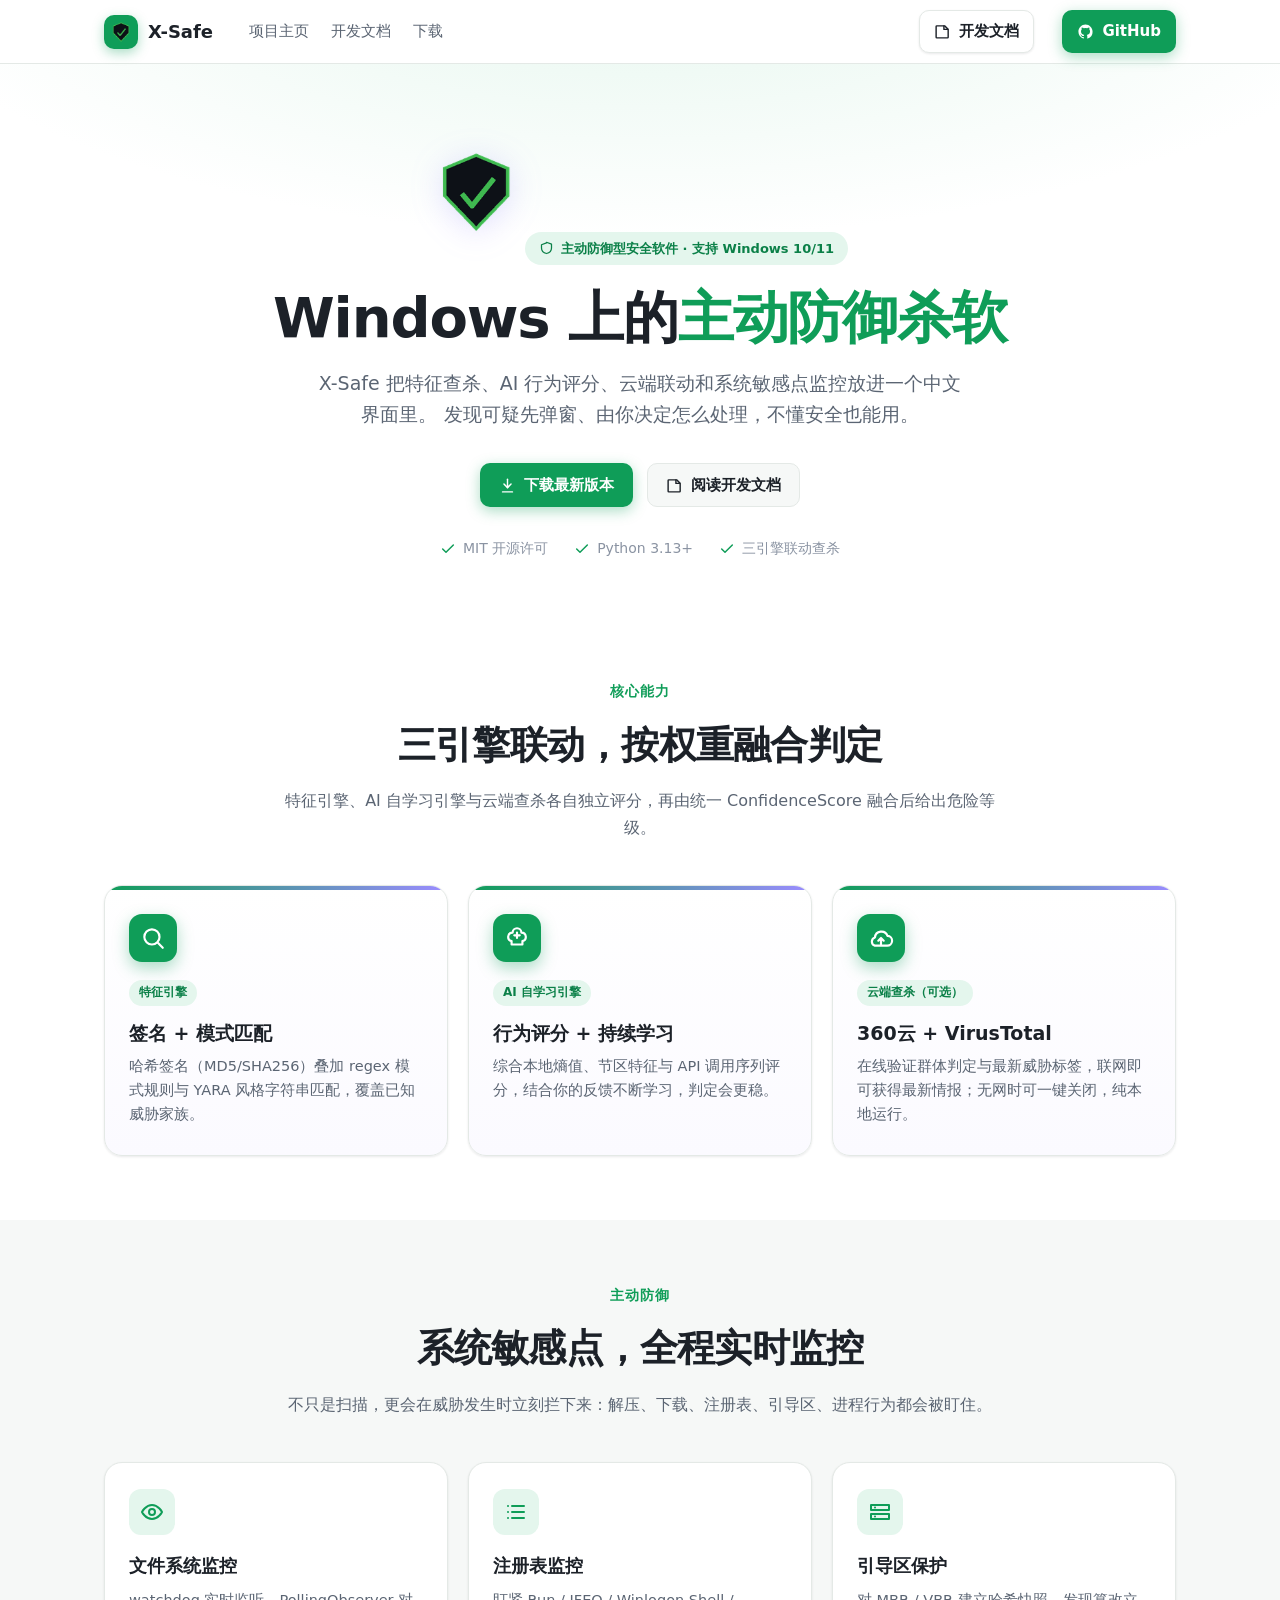
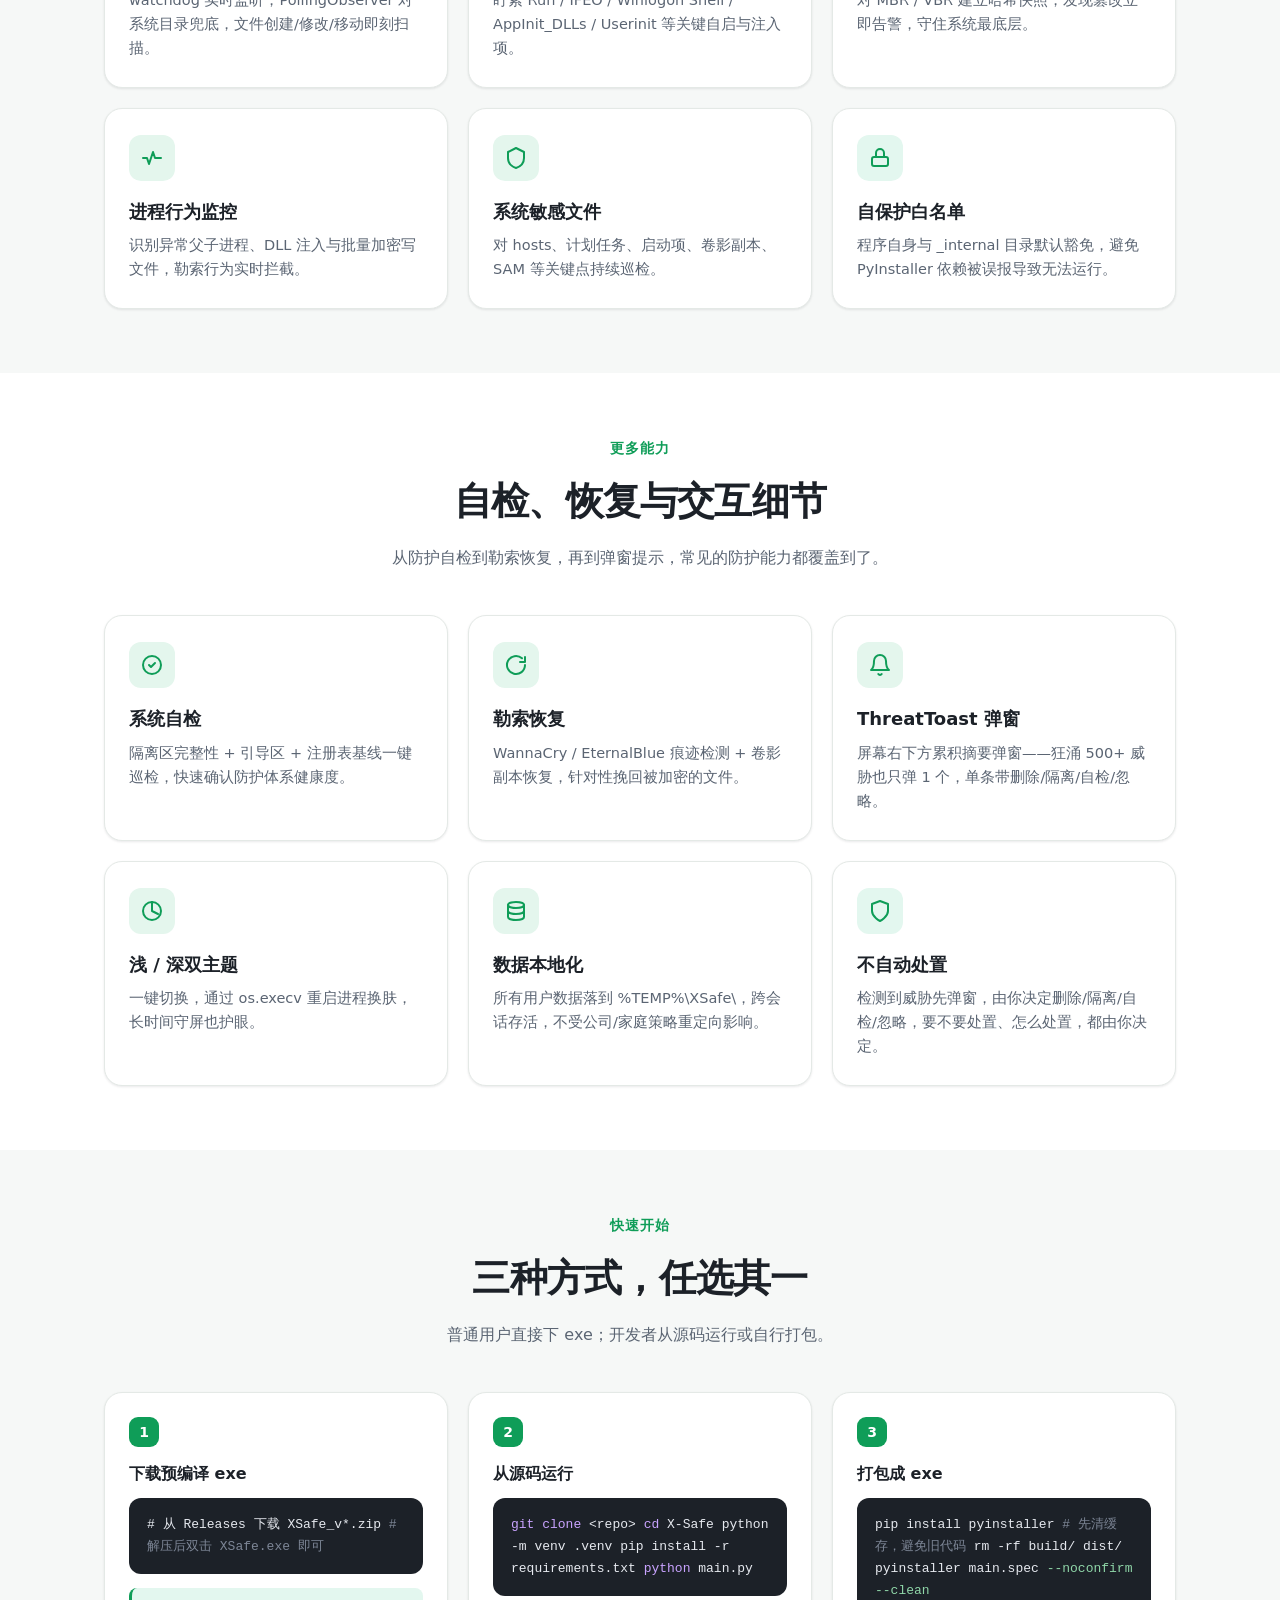
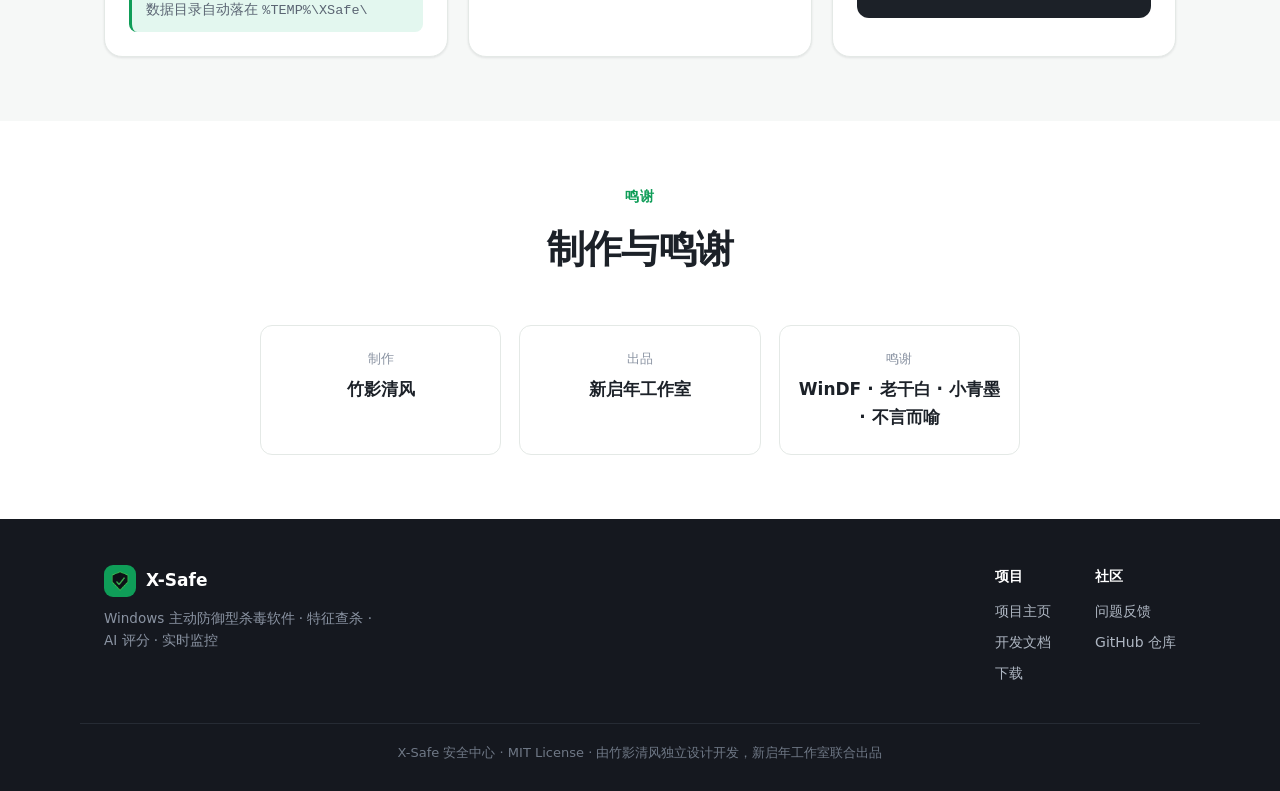
==== index.html @ bcc2f83c "Green theme (shield icon match), force light mode, strip remaining AI-copy fluff" ====
<!DOCTYPE html>
<html lang="zh-CN">
<head>
<meta charset="UTF-8">
<meta name="viewport" content="width=device-width, initial-scale=1.0">
<title>X-Safe 安全中心 — Windows 主动防御型杀毒软件</title>
<meta name="description" content="X-Safe 安全中心：Windows 主动防御杀毒软件。特征查杀、AI 行为评分、云端联动，文件/注册表/引导区/进程实时监控。">
<link rel="stylesheet" href="assets/style.css">
<link rel="icon" href="assets/xsafe-icon.png" type="image/png">
</head>
<body>

<!-- 导航 -->
<nav class="nav">
  <div class="nav-inner">
    <a class="brand" href="index.html">
      <span class="logo"><img src="assets/xsafe-icon.png" alt="X-Safe" width="22" height="22"></span>
      X-Safe
    </a>
    <div class="nav-links">
      <a href="index.html">项目主页</a>
      <a href="docs.html">开发文档</a>
      <a href="https://github.com/max257026-svg/X-Safe/releases">下载</a>
    </div>
    <div class="nav-spacer"></div>
    <a class="btn btn-light" href="docs.html">
      <svg viewBox="0 0 24 24" fill="none" stroke="currentColor" stroke-width="2" stroke-linecap="round" stroke-linejoin="round"><path d="M4 4h11l5 5v11a1 1 0 0 1-1 1H4a1 1 0 0 1-1-1V5a1 1 0 0 1 1-1z"/><path d="M14 4v5h5"/></svg>
      开发文档
    </a>
    <a class="btn btn-primary" href="https://github.com/max257026-svg/X-Safe">
      <svg viewBox="0 0 24 24" fill="currentColor"><path d="M12 2C6.48 2 2 6.58 2 12.25c0 4.53 2.87 8.37 6.84 9.73.5.1.68-.22.68-.49v-1.7c-2.78.62-3.37-1.36-3.37-1.36-.46-1.18-1.11-1.49-1.11-1.49-.9-.63.07-.62.07-.62 1 .07 1.53 1.05 1.53 1.05.9 1.57 2.36 1.12 2.94.86.09-.66.35-1.12.63-1.38-2.22-.26-4.55-1.14-4.55-5.07 0-1.12.39-2.03 1.03-2.75-.1-.26-.45-1.3.1-2.7 0 0 .84-.28 2.75 1.05a9.3 9.3 0 0 1 5 0c1.91-1.33 2.75-1.05 2.75-1.05.55 1.4.2 2.44.1 2.7.64.72 1.03 1.63 1.03 2.75 0 3.94-2.34 4.8-4.57 5.06.36.32.68.94.68 1.9v2.82c0 .27.18.6.69.49A10.26 10.26 0 0 0 22 12.25C22 6.58 17.52 2 12 2z"/></svg>
      GitHub
    </a>
  </div>
</nav>

<!-- Hero -->
<header class="hero">
  <div class="wrap">
    <img src="assets/xsafe-icon.png" alt="X-Safe" class="hero-icon-img">
    <span class="badge">
      <svg viewBox="0 0 24 24" fill="none" stroke="currentColor" stroke-width="2" stroke-linecap="round" stroke-linejoin="round"><path d="M12 2l8 3v6c0 4.5-3.2 7.8-8 9-4.8-1.2-8-4.5-8-9V6l8-3z"/></svg>
      主动防御型安全软件 · 支持 Windows 10/11
    </span>
    <h1>Windows 上的<span class="hl">主动防御杀软</span></h1>
    <p class="lead">
      X-Safe 把特征查杀、AI 行为评分、云端联动和系统敏感点监控放进一个中文界面里。
      发现可疑先弹窗、由你决定怎么处理，不懂安全也能用。
    </p>
    <div class="hero-cta">
      <a class="btn btn-primary" href="https://github.com/max257026-svg/X-Safe/releases">
        <svg viewBox="0 0 24 24" fill="none" stroke="currentColor" stroke-width="2" stroke-linecap="round" stroke-linejoin="round"><path d="M12 3v12"/><path d="M7 10l5 5 5-5"/><path d="M5 21h14"/></svg>
        下载最新版本
      </a>
      <a class="btn btn-ghost" href="docs.html">
        <svg viewBox="0 0 24 24" fill="none" stroke="currentColor" stroke-width="2" stroke-linecap="round" stroke-linejoin="round"><path d="M4 4h11l5 5v11a1 1 0 0 1-1 1H4a1 1 0 0 1-1-1V5a1 1 0 0 1 1-1z"/><path d="M14 4v5h5"/></svg>
        阅读开发文档
      </a>
    </div>
    <div class="hero-meta">
      <span><svg viewBox="0 0 24 24" fill="none" stroke="currentColor" stroke-width="2.2" stroke-linecap="round" stroke-linejoin="round"><path d="M20 6L9 17l-5-5"/></svg> MIT 开源许可</span>
      <span><svg viewBox="0 0 24 24" fill="none" stroke="currentColor" stroke-width="2.2" stroke-linecap="round" stroke-linejoin="round"><path d="M20 6L9 17l-5-5"/></svg> Python 3.13+</span>
      <span><svg viewBox="0 0 24 24" fill="none" stroke="currentColor" stroke-width="2.2" stroke-linecap="round" stroke-linejoin="round"><path d="M20 6L9 17l-5-5"/></svg> 三引擎联动查杀</span>
    </div>
  </div>
</header>

<!-- 三引擎联动 -->
<section class="section">
  <div class="wrap">
    <div class="section-head">
      <div class="eyebrow">核心能力</div>
      <h2>三引擎联动，按权重融合判定</h2>
      <p>特征引擎、AI 自学习引擎与云端查杀各自独立评分，再由统一 ConfidenceScore 融合后给出危险等级。</p>
    </div>
    <div class="engines">
      <div class="engine">
        <div class="icon"><svg viewBox="0 0 24 24" fill="none" stroke="currentColor" stroke-width="2" stroke-linecap="round" stroke-linejoin="round"><circle cx="11" cy="11" r="7"/><path d="M21 21l-4.3-4.3"/></svg></div>
        <span class="tag">特征引擎</span>
        <h3>签名 + 模式匹配</h3>
        <p>哈希签名（MD5/SHA256）叠加 regex 模式规则与 YARA 风格字符串匹配，覆盖已知威胁家族。</p>
      </div>
      <div class="engine">
        <div class="icon"><svg viewBox="0 0 24 24" fill="none" stroke="currentColor" stroke-width="2" stroke-linecap="round" stroke-linejoin="round"><path d="M12 3a4 4 0 0 0-4 4 4 4 0 0 0-1 7.9V18h10v-3.1A4 4 0 0 0 16 7a4 4 0 0 0-4-4z"/><path d="M12 7v5M9.5 9.5h5"/></svg></div>
        <span class="tag">AI 自学习引擎</span>
        <h3>行为评分 + 持续学习</h3>
        <p>综合本地熵值、节区特征与 API 调用序列评分，结合你的反馈不断学习，判定会更稳。</p>
      </div>
      <div class="engine">
        <div class="icon"><svg viewBox="0 0 24 24" fill="none" stroke="currentColor" stroke-width="2" stroke-linecap="round" stroke-linejoin="round"><path d="M17.5 19a4.5 4.5 0 0 0 .5-9 6 6 0 0 0-11.6 1.5A4 4 0 0 0 6 19h11.5z"/><path d="M12 12v6M9.5 14.5L12 12l2.5 2.5"/></svg></div>
        <span class="tag">云端查杀（可选）</span>
        <h3>360云 + VirusTotal</h3>
        <p>在线验证群体判定与最新威胁标签，联网即可获得最新情报；无网时可一键关闭，纯本地运行。</p>
      </div>
    </div>
  </div>
</section>

<!-- 主动防御体系 -->
<section class="section alt">
  <div class="wrap">
    <div class="section-head">
      <div class="eyebrow">主动防御</div>
      <h2>系统敏感点，全程实时监控</h2>
      <p>不只是扫描，更会在威胁发生时立刻拦下来：解压、下载、注册表、引导区、进程行为都会被盯住。</p>
    </div>
    <div class="grid grid-3">
      <div class="card">
        <div class="icon"><svg viewBox="0 0 24 24" fill="none" stroke="currentColor" stroke-width="2" stroke-linecap="round" stroke-linejoin="round"><path d="M2 12s3.5-7 10-7 10 7 10 7-3.5 7-10 7-10-7-10-7z"/><circle cx="12" cy="12" r="3"/></svg></div>
        <h3>文件系统监控</h3>
        <p>watchdog 实时监听，PollingObserver 对系统目录兜底，文件创建/修改/移动即刻扫描。</p>
      </div>
      <div class="card">
        <div class="icon"><svg viewBox="0 0 24 24" fill="none" stroke="currentColor" stroke-width="2" stroke-linecap="round" stroke-linejoin="round"><path d="M8 6h12M8 12h12M8 18h12"/><path d="M4 6h.01M4 12h.01M4 18h.01"/></svg></div>
        <h3>注册表监控</h3>
        <p>盯紧 Run / IFEO / Winlogon Shell / AppInit_DLLs / Userinit 等关键自启与注入项。</p>
      </div>
      <div class="card">
        <div class="icon"><svg viewBox="0 0 24 24" fill="none" stroke="currentColor" stroke-width="2" stroke-linecap="round" stroke-linejoin="round"><path d="M3 5h18v5H3zM3 14h18v5H3z"/><path d="M7 7.5h.01M7 16.5h.01"/></svg></div>
        <h3>引导区保护</h3>
        <p>对 MBR / VBR 建立哈希快照，发现篡改立即告警，守住系统最底层。</p>
      </div>
      <div class="card">
        <div class="icon"><svg viewBox="0 0 24 24" fill="none" stroke="currentColor" stroke-width="2" stroke-linecap="round" stroke-linejoin="round"><path d="M3 12h4l2 6 4-12 2 6h6"/></svg></div>
        <h3>进程行为监控</h3>
        <p>识别异常父子进程、DLL 注入与批量加密写文件，勒索行为实时拦截。</p>
      </div>
      <div class="card">
        <div class="icon"><svg viewBox="0 0 24 24" fill="none" stroke="currentColor" stroke-width="2" stroke-linecap="round" stroke-linejoin="round"><path d="M12 2l8 4v6c0 5-3.5 8.5-8 10-4.5-1.5-8-5-8-10V6l8-4z"/></svg></div>
        <h3>系统敏感文件</h3>
        <p>对 hosts、计划任务、启动项、卷影副本、SAM 等关键点持续巡检。</p>
      </div>
      <div class="card accent">
        <div class="icon"><svg viewBox="0 0 24 24" fill="none" stroke="currentColor" stroke-width="2" stroke-linecap="round" stroke-linejoin="round"><rect x="4" y="11" width="16" height="9" rx="2"/><path d="M8 11V7a4 4 0 0 1 8 0v4"/></svg></div>
        <h3>自保护白名单</h3>
        <p>程序自身与 _internal 目录默认豁免，避免 PyInstaller 依赖被误报导致无法运行。</p>
      </div>
    </div>
  </div>
</section>

<!-- 更多核心特性 -->
<section class="section">
  <div class="wrap">
    <div class="section-head">
      <div class="eyebrow">更多能力</div>
      <h2>自检、恢复与交互细节</h2>
      <p>从防护自检到勒索恢复，再到弹窗提示，常见的防护能力都覆盖到了。</p>
    </div>
    <div class="grid grid-3">
      <div class="card">
        <div class="icon"><svg viewBox="0 0 24 24" fill="none" stroke="currentColor" stroke-width="2" stroke-linecap="round" stroke-linejoin="round"><path d="M9 12l2 2 4-4"/><circle cx="12" cy="12" r="9"/></svg></div>
        <h3>系统自检</h3>
        <p>隔离区完整性 + 引导区 + 注册表基线一键巡检，快速确认防护体系健康度。</p>
      </div>
      <div class="card">
        <div class="icon"><svg viewBox="0 0 24 24" fill="none" stroke="currentColor" stroke-width="2" stroke-linecap="round" stroke-linejoin="round"><path d="M21 12a9 9 0 1 1-3-6.7"/><path d="M21 4v5h-5"/></svg></div>
        <h3>勒索恢复</h3>
        <p>WannaCry / EternalBlue 痕迹检测 + 卷影副本恢复，针对性挽回被加密的文件。</p>
      </div>
      <div class="card">
        <div class="icon"><svg viewBox="0 0 24 24" fill="none" stroke="currentColor" stroke-width="2" stroke-linecap="round" stroke-linejoin="round"><path d="M18 8a6 6 0 0 0-12 0c0 7-3 9-3 9h18s-3-2-3-9z"/><path d="M13.7 21a2 2 0 0 1-3.4 0"/></svg></div>
        <h3>ThreatToast 弹窗</h3>
        <p>屏幕右下方累积摘要弹窗——狂涌 500+ 威胁也只弹 1 个，单条带删除/隔离/自检/忽略。</p>
      </div>
      <div class="card">
        <div class="icon"><svg viewBox="0 0 24 24" fill="none" stroke="currentColor" stroke-width="2" stroke-linecap="round" stroke-linejoin="round"><circle cx="12" cy="12" r="9"/><path d="M12 3v9l6 3"/></svg></div>
        <h3>浅 / 深双主题</h3>
        <p>一键切换，通过 os.execv 重启进程换肤，长时间守屏也护眼。</p>
      </div>
      <div class="card">
        <div class="icon"><svg viewBox="0 0 24 24" fill="none" stroke="currentColor" stroke-width="2" stroke-linecap="round" stroke-linejoin="round"><ellipse cx="12" cy="6" rx="8" ry="3"/><path d="M4 6v12c0 1.7 3.6 3 8 3s8-1.3 8-3V6"/><path d="M4 12c0 1.7 3.6 3 8 3s8-1.3 8-3"/></svg></div>
        <h3>数据本地化</h3>
        <p>所有用户数据落到 %TEMP%\XSafe\，跨会话存活，不受公司/家庭策略重定向影响。</p>
      </div>
      <div class="card accent">
        <div class="icon"><svg viewBox="0 0 24 24" fill="none" stroke="currentColor" stroke-width="2" stroke-linecap="round" stroke-linejoin="round"><path d="M12 22s8-4 8-10V5l-8-3-8 3v7c0 6 8 10 8 10z"/></svg></div>
        <h3>不自动处置</h3>
        <p>检测到威胁先弹窗，由你决定删除/隔离/自检/忽略，要不要处置、怎么处置，都由你决定。</p>
      </div>
    </div>
  </div>
</section>

<!-- 快速开始 -->
<section class="section alt">
  <div class="wrap">
    <div class="section-head">
      <div class="eyebrow">快速开始</div>
      <h2>三种方式，任选其一</h2>
      <p>普通用户直接下 exe；开发者从源码运行或自行打包。</p>
    </div>
    <div class="steps">
      <div class="step">
        <div class="num">1</div>
        <h3>下载预编译 exe</h3>
        <div class="code"># 从 Releases 下载
XSafe_v*.zip
<span class="c"># 解压后双击 XSafe.exe 即可</span></div>
        <div class="note">数据目录自动落在 <code>%TEMP%\XSafe\</code></div>
      </div>
      <div class="step">
        <div class="num">2</div>
        <h3>从源码运行</h3>
        <div class="code"><span class="k">git clone</span> &lt;repo&gt;
<span class="k">cd</span> X-Safe
python -m venv .venv
pip install -r requirements.txt
<span class="k">python</span> main.py</div>
      </div>
      <div class="step">
        <div class="num">3</div>
        <h3>打包成 exe</h3>
        <div class="code">pip install pyinstaller
<span class="c"># 先清缓存，避免旧代码</span>
rm -rf build/ dist/
pyinstaller main.spec <span class="s">--noconfirm</span> <span class="s">--clean</span></div>
      </div>
    </div>
  </div>
</section>

<!-- 鸣谢 -->
<section class="section">
  <div class="wrap">
    <div class="section-head">
      <div class="eyebrow">鸣谢</div>
      <h2>制作与鸣谢</h2>
    </div>
    <div class="credits">
      <div class="credit"><div class="role">制作</div><div class="name">竹影清风</div></div>
      <div class="credit"><div class="role">出品</div><div class="name">新启年工作室</div></div>
      <div class="credit"><div class="role">鸣谢</div><div class="name">WinDF · 老干白 · 小青墨 · 不言而喻</div></div>
    </div>
  </div>
</section>

<!-- 页脚 -->
<footer class="footer">
  <div class="wrap">
    <div>
      <div class="f-brand">
        <span class="logo"><img src="assets/xsafe-icon.png" alt="X-Safe" width="22" height="22"></span>
        X-Safe
      </div>
      <p class="f-tag">Windows 主动防御型杀毒软件 · 特征查杀 · AI 评分 · 实时监控</p>
    </div>
    <div class="f-links">
      <div class="f-col">
        <h4>项目</h4>
        <a href="index.html">项目主页</a>
        <a href="docs.html">开发文档</a>
        <a href="https://github.com/max257026-svg/X-Safe/releases">下载</a>
      </div>
      <div class="f-col">
        <h4>社区</h4>
        <a href="https://github.com/max257026-svg/X-Safe/issues">问题反馈</a>
        <a href="https://github.com/max257026-svg/X-Safe">GitHub 仓库</a>
      </div>
    </div>
  </div>
  <div class="f-bottom">
    X-Safe 安全中心 · MIT License · 由竹影清风独立设计开发，新启年工作室联合出品
  </div>
</footer>

</body>
</html>
---- assets/style.css ----
/* ===========================================================
   X-Safe 安全中心 — GitHub Pages 样式
   设计参考：ClassIsland 官网（浅色 · 卡片化分区 · 紫色点缀）
   =========================================================== */

:root {
  color-scheme: light;
  --bg: #ffffff;
  --bg-soft: #f6f8f7;
  --bg-card: #ffffff;
  --text: #1c2128;
  --text-soft: #5b6573;
  --text-faint: #8a93a2;
  --primary: #0f9d58;
  --primary-dark: #0b8048;
  --primary-soft: #e4f6ed;
  --accent: #0f9d58;
  --accent-soft: #e3f7ef;
  --border: #e4e9e6;
  --shadow-sm: 0 1px 3px rgba(28, 33, 40, .06), 0 1px 2px rgba(28, 33, 40, .04);
  --shadow-md: 0 6px 22px rgba(28, 33, 40, .08);
  --shadow-lg: 0 14px 40px rgba(28, 33, 40, .12);
  --radius: 18px;
  --radius-sm: 12px;
  --maxw: 1120px;
  --nav-h: 64px;
}

* { box-sizing: border-box; margin: 0; padding: 0; }

html { scroll-behavior: smooth; }

body {
  font-family: "Segoe UI", "PingFang SC", "Microsoft YaHei", "Hiragino Sans GB",
    system-ui, -apple-system, sans-serif;
  color: var(--text);
  background: var(--bg);
  line-height: 1.65;
  -webkit-font-smoothing: antialiased;
}

a { color: inherit; text-decoration: none; }

.wrap { max-width: var(--maxw); margin: 0 auto; padding: 0 24px; }

/* ---------------- 顶部导航 ---------------- */
.nav {
  position: sticky;
  top: 0;
  z-index: 50;
  height: var(--nav-h);
  background: rgba(255, 255, 255, .82);
  backdrop-filter: saturate(180%) blur(12px);
  border-bottom: 1px solid var(--border);
}
.nav-inner {
  height: 100%;
  max-width: var(--maxw);
  margin: 0 auto;
  padding: 0 24px;
  display: flex;
  align-items: center;
  gap: 28px;
}
.brand { display: flex; align-items: center; gap: 10px; font-weight: 700; font-size: 18px; }
.brand .logo {
  width: 34px; height: 34px;
  display: grid; place-items: center;
  background: var(--primary);
  border-radius: 10px;
  color: #fff;
  box-shadow: 0 4px 12px rgba(15, 157, 88, .35);
}
.brand .logo svg { width: 20px; height: 20px; }
.nav-links { display: flex; gap: 22px; margin-left: 8px; }
.nav-links a { color: var(--text-soft); font-size: 15px; font-weight: 500; transition: color .15s; }
.nav-links a:hover { color: var(--primary); }
.nav-spacer { flex: 1; }
.btn {
  display: inline-flex; align-items: center; gap: 8px;
  font-size: 15px; font-weight: 600;
  padding: 9px 18px; border-radius: 10px;
  transition: transform .12s, box-shadow .15s, background .15s;
  cursor: pointer; border: 1px solid transparent;
}
.btn svg { width: 17px; height: 17px; }
.btn-primary { background: var(--primary); color: #fff; box-shadow: 0 4px 14px rgba(15, 157, 88, .35); }
.btn-primary:hover { background: var(--primary-dark); transform: translateY(-1px); }
.btn-ghost { background: var(--bg-soft); color: var(--text); border-color: var(--border); }
.btn-ghost:hover { background: #eef0f6; }
.btn-light { background: #fff; color: var(--text); border-color: var(--border); box-shadow: var(--shadow-sm); }
.btn-light:hover { border-color: var(--primary); color: var(--primary); }
.nav .btn { padding: 8px 14px; }

/* ---------------- Hero ---------------- */
.hero {
  padding: 84px 0 56px;
  text-align: center;
  background:
    radial-gradient(1100px 420px at 50% -120px, var(--primary-soft), transparent 70%);
}
.hero-icon-img {
  width: 88px; height: 88px;
  margin-bottom: 20px;
  filter: drop-shadow(0 4px 16px rgba(109,93,251,.2));
}
.hero .badge {
  display: inline-flex; align-items: center; gap: 7px;
  font-size: 13px; font-weight: 600; color: var(--primary-dark);
  background: var(--primary-soft);
  padding: 6px 14px; border-radius: 999px;
  margin-bottom: 22px;
}
.hero .badge svg { width: 15px; height: 15px; }
.hero h1 {
  font-size: clamp(34px, 5vw, 56px);
  line-height: 1.12;
  font-weight: 800;
  letter-spacing: -.02em;
  margin-bottom: 18px;
}
.hero h1 .hl { color: var(--primary); }
.hero p.lead {
  font-size: clamp(16px, 2vw, 19px);
  color: var(--text-soft);
  max-width: 660px; margin: 0 auto 32px;
}
.hero-cta { display: flex; gap: 14px; justify-content: center; flex-wrap: wrap; }
.hero-meta {
  margin-top: 30px;
  display: flex; gap: 26px; justify-content: center; flex-wrap: wrap;
  color: var(--text-faint); font-size: 14px;
}
.hero-meta span { display: inline-flex; align-items: center; gap: 7px; }
.hero-meta svg { width: 16px; height: 16px; color: var(--accent); }

/* ---------------- 通用区块 ---------------- */
.section { padding: 64px 0; }
.section.alt { background: var(--bg-soft); }
.section-head { text-align: center; max-width: 720px; margin: 0 auto 44px; }
.section-head .eyebrow {
  font-size: 14px; font-weight: 700; letter-spacing: .08em;
  text-transform: uppercase; color: var(--primary); margin-bottom: 10px;
}
.section-head h2 {
  font-size: clamp(26px, 3.4vw, 38px);
  font-weight: 800; letter-spacing: -.02em;
  margin-bottom: 12px;
}
.section-head p { color: var(--text-soft); font-size: 16px; }

/* ---------------- 特性卡片网格 ---------------- */
.grid { display: grid; gap: 20px; }
.grid-3 { grid-template-columns: repeat(3, 1fr); }
.grid-2 { grid-template-columns: repeat(2, 1fr); }

.card {
  background: var(--bg-card);
  border: 1px solid var(--border);
  border-radius: var(--radius);
  padding: 26px 24px;
  box-shadow: var(--shadow-sm);
  transition: transform .16s, box-shadow .16s, border-color .16s;
}
.card:hover { transform: translateY(-4px); box-shadow: var(--shadow-md); border-color: #d8daf0; }
.card .icon {
  width: 46px; height: 46px;
  display: grid; place-items: center;
  border-radius: 12px;
  background: var(--primary-soft);
  color: var(--primary);
  margin-bottom: 16px;
}
.card .icon svg { width: 24px; height: 24px; }
.card.accent .icon { background: var(--accent-soft); color: var(--accent); }
.card h3 { font-size: 18px; font-weight: 700; margin-bottom: 8px; }
.card p { color: var(--text-soft); font-size: 14.5px; }

/* ---------------- 三引擎高亮区 ---------------- */
.engines { display: grid; grid-template-columns: repeat(3, 1fr); gap: 20px; }
.engine {
  position: relative;
  background: linear-gradient(180deg, #fff, #fbfaff);
  border: 1px solid var(--border);
  border-radius: var(--radius);
  padding: 28px 24px;
  box-shadow: var(--shadow-sm);
  overflow: hidden;
}
.engine::before {
  content: "";
  position: absolute; inset: 0 0 auto 0; height: 4px;
  background: linear-gradient(90deg, var(--primary), #9b8cff);
}
.engine .icon {
  width: 48px; height: 48px; border-radius: 13px;
  background: var(--primary); color: #fff;
  display: grid; place-items: center; margin-bottom: 16px;
  box-shadow: 0 6px 16px rgba(15, 157, 88, .35);
}
.engine .icon svg { width: 26px; height: 26px; }
.engine h3 { font-size: 19px; font-weight: 700; margin-bottom: 6px; }
.engine .tag {
  display: inline-block; font-size: 12px; font-weight: 600;
  color: var(--primary-dark); background: var(--primary-soft);
  padding: 3px 10px; border-radius: 999px; margin-bottom: 12px;
}
.engine p { color: var(--text-soft); font-size: 14.5px; }

/* ---------------- 快速开始 / 代码块 ---------------- */
.steps { display: grid; grid-template-columns: repeat(3, 1fr); gap: 20px; }
.step {
  background: var(--bg-card); border: 1px solid var(--border);
  border-radius: var(--radius); padding: 24px; box-shadow: var(--shadow-sm);
}
.step .num {
  width: 30px; height: 30px; border-radius: 9px;
  background: var(--primary); color: #fff;
  display: grid; place-items: center; font-weight: 700; font-size: 14px;
  margin-bottom: 14px;
}
.step h3 { font-size: 16px; font-weight: 700; margin-bottom: 10px; }
.code {
  background: #1c2128; color: #e6e9ef;
  border-radius: var(--radius-sm);
  padding: 16px 18px; font-size: 13px; line-height: 1.7;
  overflow-x: auto; font-family: "JetBrains Mono", "Cascadia Code", Consolas, monospace;
}
.code .c { color: #7d8696; }
.code .s { color: #8fd6a8; }
.code .k { color: #c9a3ff; }
.note {
  margin-top: 14px; font-size: 13.5px; color: var(--text-soft);
  background: var(--accent-soft); border-left: 3px solid var(--accent);
  padding: 10px 14px; border-radius: 8px;
}

/* ---------------- 鸣谢 / 页脚 ---------------- */
.credits { display: grid; grid-template-columns: repeat(3, 1fr); gap: 18px; max-width: 760px; margin: 0 auto; }
.credit {
  text-align: center; background: var(--bg-card);
  border: 1px solid var(--border); border-radius: var(--radius-sm);
  padding: 22px 16px;
}
.credit .role { font-size: 13px; color: var(--text-faint); margin-bottom: 6px; }
.credit .name { font-size: 17px; font-weight: 700; }

.footer {
  background: #15181f; color: #aeb6c2;
  padding: 46px 0 30px; margin-top: 0;
}
.footer .wrap { display: flex; flex-wrap: wrap; gap: 24px; justify-content: space-between; align-items: flex-start; }
.footer .f-brand { display: flex; align-items: center; gap: 10px; color: #fff; font-weight: 700; font-size: 17px; }
.footer .f-brand .logo { width: 32px; height: 32px; border-radius: 9px; background: var(--primary); display: grid; place-items: center; }
.footer .f-brand .logo svg { width: 18px; height: 18px; color: #fff; }
.footer .f-tag { font-size: 13.5px; margin-top: 10px; max-width: 280px; color: #8a93a2; }
.footer .f-links { display: flex; gap: 44px; flex-wrap: wrap; }
.footer .f-col h4 { color: #fff; font-size: 14px; margin-bottom: 12px; }
.footer .f-col a { display: block; font-size: 14px; color: #aeb6c2; margin-bottom: 8px; transition: color .15s; }
.footer .f-col a:hover { color: #fff; }
.footer .f-bottom {
  max-width: var(--maxw); margin: 30px auto 0; padding: 18px 24px 0;
  border-top: 1px solid #262b34; font-size: 13px; color: #6f7886; text-align: center;
}

/* ============================================================
   开发文档页 — 侧边栏布局
   ============================================================ */
.doc-shell { display: grid; grid-template-columns: 260px 1fr; gap: 40px; max-width: 1180px; margin: 0 auto; padding: 40px 24px 80px; }
.sidebar {
  position: sticky; top: calc(var(--nav-h) + 24px);
  align-self: start; max-height: calc(100vh - var(--nav-h) - 48px); overflow-y: auto;
}
.sidebar .s-group { margin-bottom: 22px; }
.sidebar .s-title { font-size: 12px; font-weight: 700; letter-spacing: .08em; text-transform: uppercase; color: var(--text-faint); margin-bottom: 8px; padding-left: 12px; }
.sidebar a {
  display: block; font-size: 14.5px; color: var(--text-soft);
  padding: 7px 12px; border-radius: 8px; transition: background .15s, color .15s;
  border-left: 2px solid transparent;
}
.sidebar a:hover { background: var(--bg-soft); color: var(--text); }
.sidebar a.active { background: var(--primary-soft); color: var(--primary-dark); font-weight: 600; border-left-color: var(--primary); }

.doc-content { min-width: 0; }
.doc-content h1 { font-size: 32px; font-weight: 800; letter-spacing: -.02em; margin-bottom: 8px; }
.doc-content .doc-sub { color: var(--text-soft); font-size: 16px; margin-bottom: 8px; }
.doc-content h2 {
  font-size: 24px; font-weight: 700; margin: 46px 0 14px;
  padding-top: 18px; border-top: 1px solid var(--border);
  scroll-margin-top: calc(var(--nav-h) + 20px);
}
.doc-content h2:first-of-type { border-top: none; padding-top: 0; }
.doc-content h3 { font-size: 18px; font-weight: 700; margin: 26px 0 10px; scroll-margin-top: calc(var(--nav-h) + 20px); }
.doc-content p { color: var(--text-soft); margin-bottom: 12px; }
.doc-content ul { color: var(--text-soft); margin: 0 0 14px 20px; }
.doc-content li { margin-bottom: 6px; }
.doc-content strong { color: var(--text); }
.doc-content code {
  font-family: "JetBrains Mono", Consolas, monospace; font-size: 13px;
  background: var(--bg-soft); color: var(--primary-dark);
  padding: 2px 6px; border-radius: 6px;
}
.doc-content pre {
  background: #1c2128; color: #e6e9ef; border-radius: var(--radius-sm);
  padding: 16px 18px; overflow-x: auto; font-size: 13px; line-height: 1.7; margin: 0 0 16px;
  font-family: "JetBrains Mono", "Cascadia Code", Consolas, monospace;
}
.doc-content pre code { background: none; color: inherit; padding: 0; }
.doc-content table { width: 100%; border-collapse: collapse; margin: 0 0 18px; font-size: 14px; }
.doc-content th, .doc-content td { text-align: left; padding: 10px 12px; border: 1px solid var(--border); }
.doc-content th { background: var(--bg-soft); font-weight: 700; color: var(--text); }
.doc-content td { color: var(--text-soft); }
.callout {
  background: var(--accent-soft); border: 1px solid #bfe9d5; border-left: 4px solid var(--accent);
  border-radius: 10px; padding: 14px 16px; margin: 0 0 18px; font-size: 14.5px; color: #14633f;
}
.callout.warn { background: #fff4e5; border-color: #ffd9a0; border-left-color: #f0a23c; color: #8a5a12; }

/* ---------------- 响应式 ---------------- */
@media (max-width: 900px) {
  .nav-links { display: none; }
  .grid-3, .engines, .steps, .grid-2 { grid-template-columns: 1fr; }
  .credits { grid-template-columns: 1fr; }
  .doc-shell { grid-template-columns: 1fr; }
  .sidebar { position: static; max-height: none; margin-bottom: 20px; }
}
@media (max-width: 600px) {
  .hero { padding: 56px 0 40px; }
  .grid-3, .engines, .steps { grid-template-columns: 1fr; }
}
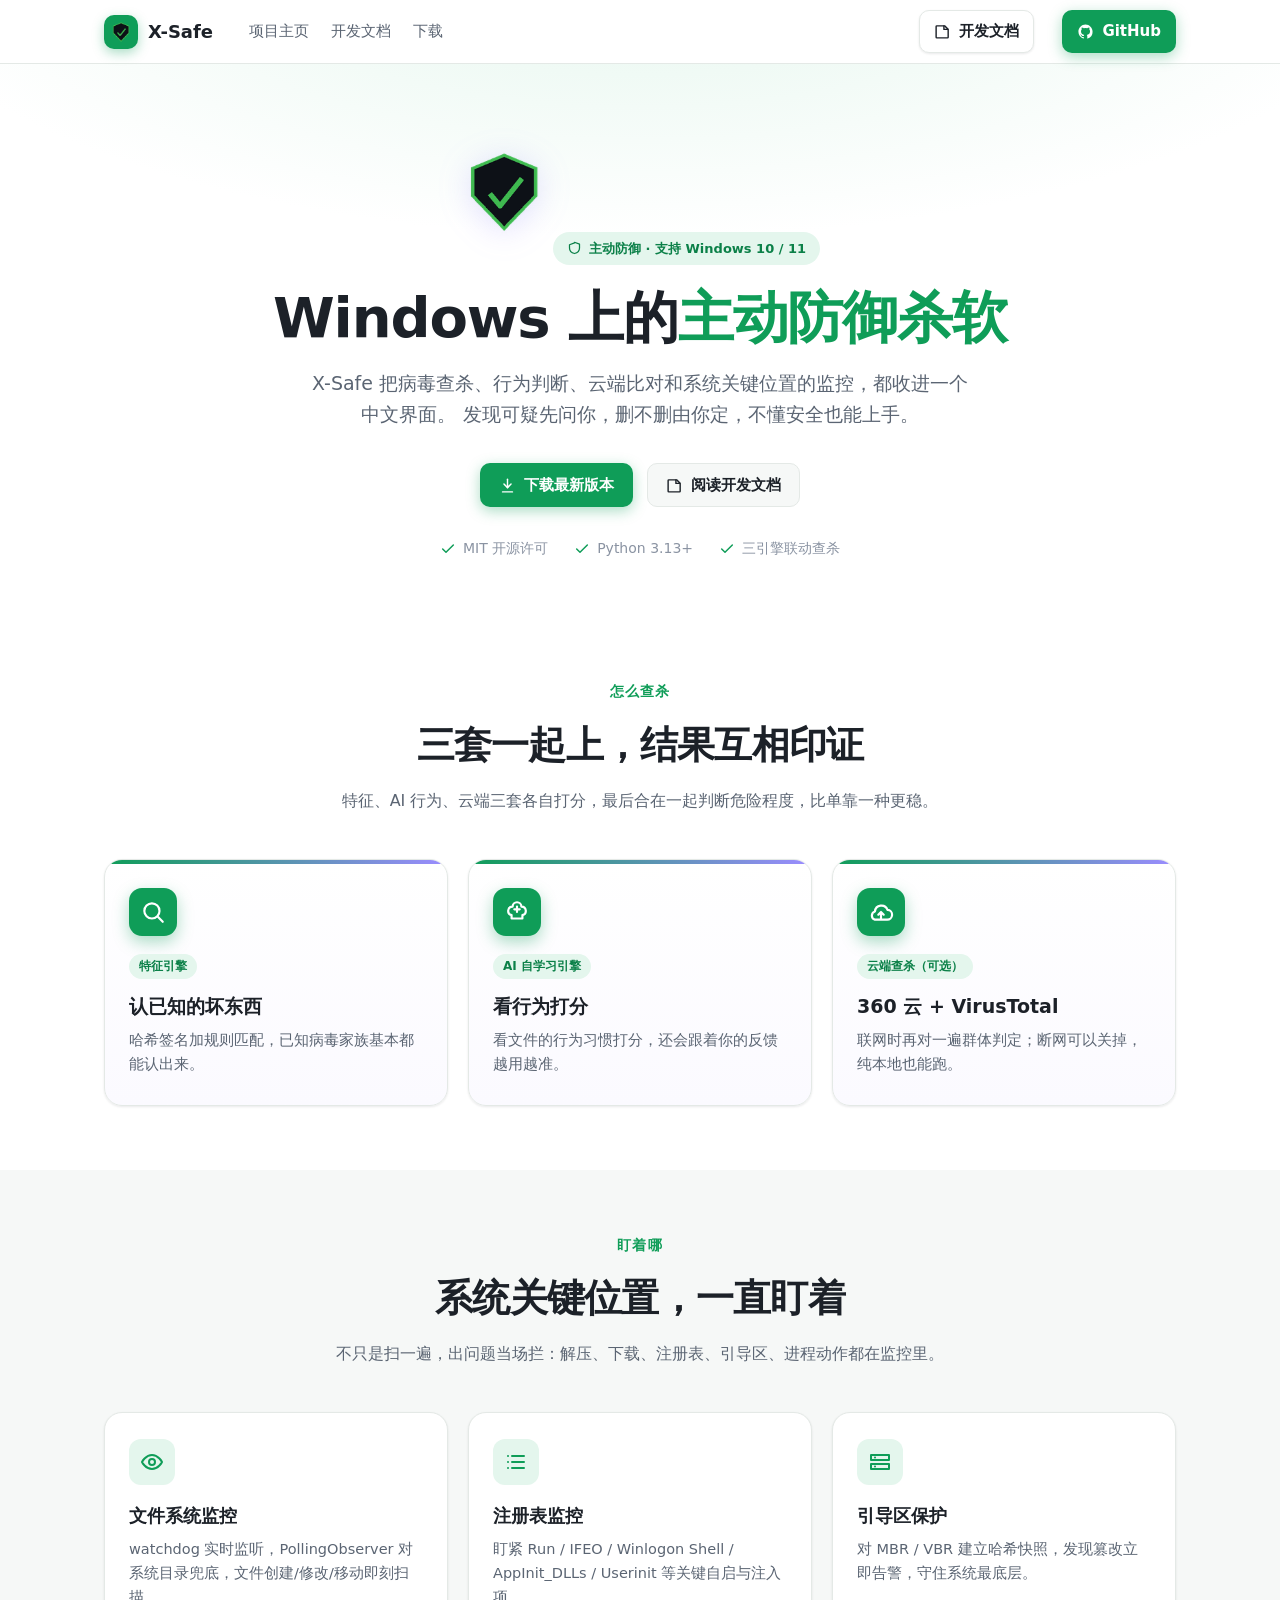
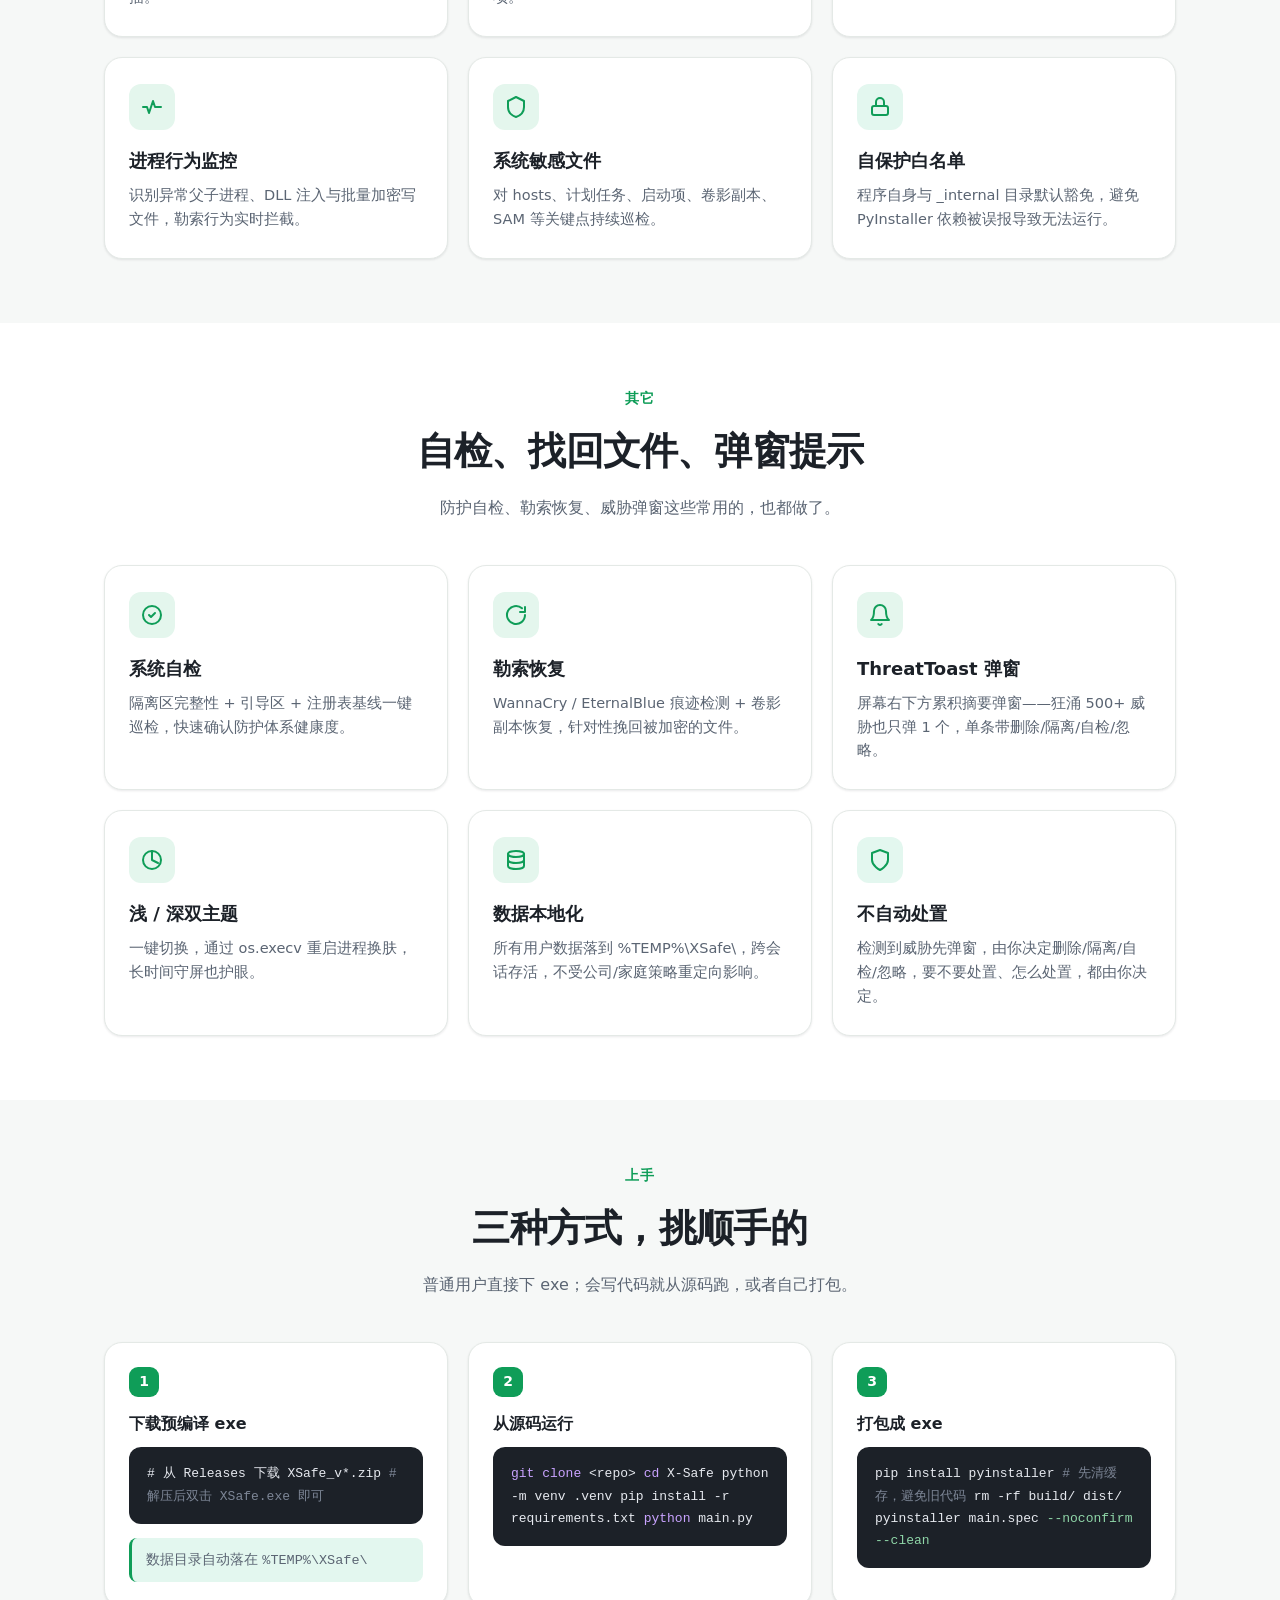
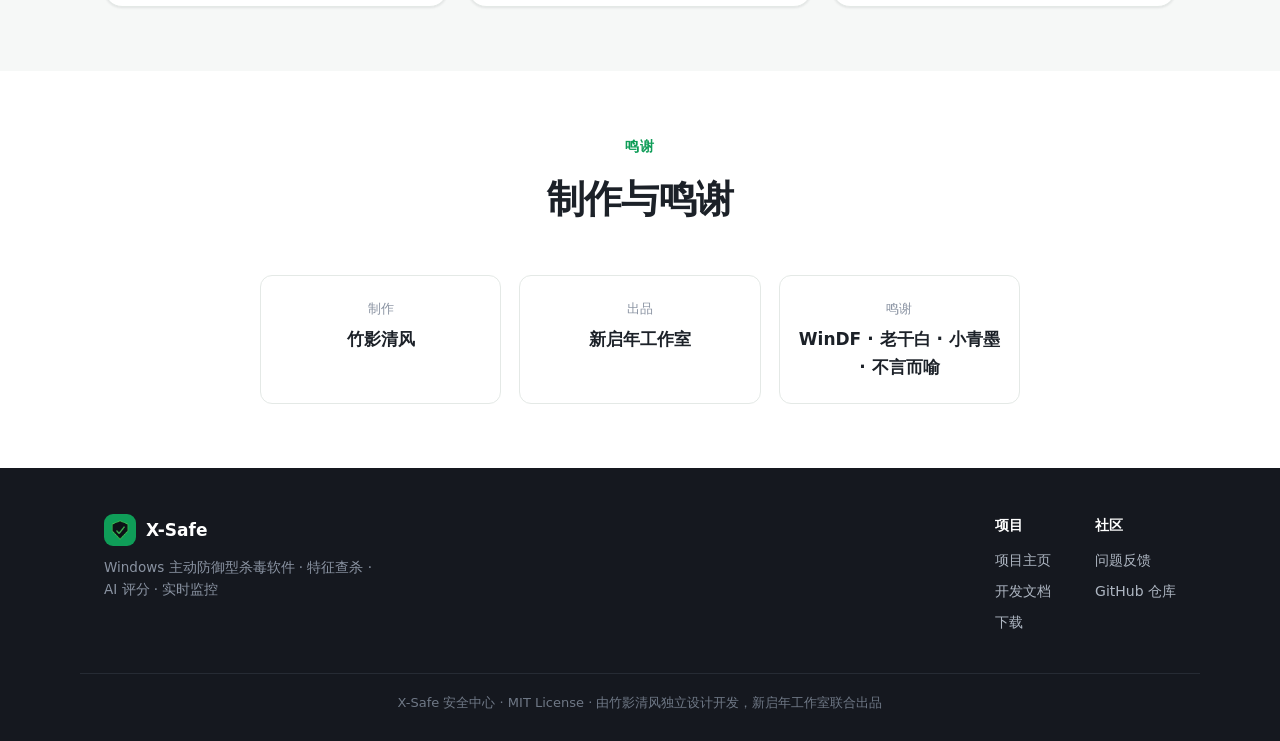
==== commit 978f96a9: "fix: 去掉 logo 绿方块背景、清除残留紫色、首页文案去 AI 味并居中" ====
--- a/index.html
+++ b/index.html
@@ -40,12 +40,12 @@
     <img src="assets/xsafe-icon.png" alt="X-Safe" class="hero-icon-img">
     <span class="badge">
       <svg viewBox="0 0 24 24" fill="none" stroke="currentColor" stroke-width="2" stroke-linecap="round" stroke-linejoin="round"><path d="M12 2l8 3v6c0 4.5-3.2 7.8-8 9-4.8-1.2-8-4.5-8-9V6l8-3z"/></svg>
-      主动防御型安全软件 · 支持 Windows 10/11
+      主动防御 · 支持 Windows 10 / 11
     </span>
     <h1>Windows 上的<span class="hl">主动防御杀软</span></h1>
     <p class="lead">
-      X-Safe 把特征查杀、AI 行为评分、云端联动和系统敏感点监控放进一个中文界面里。
-      发现可疑先弹窗、由你决定怎么处理，不懂安全也能用。
+      X-Safe 把病毒查杀、行为判断、云端比对和系统关键位置的监控，都收进一个中文界面。
+      发现可疑先问你，删不删由你定，不懂安全也能上手。
     </p>
     <div class="hero-cta">
       <a class="btn btn-primary" href="https://github.com/max257026-svg/X-Safe/releases">
@@ -69,28 +69,28 @@
 <section class="section">
   <div class="wrap">
     <div class="section-head">
-      <div class="eyebrow">核心能力</div>
-      <h2>三引擎联动，按权重融合判定</h2>
-      <p>特征引擎、AI 自学习引擎与云端查杀各自独立评分，再由统一 ConfidenceScore 融合后给出危险等级。</p>
+      <div class="eyebrow">怎么查杀</div>
+      <h2>三套一起上，结果互相印证</h2>
+      <p>特征、AI 行为、云端三套各自打分，最后合在一起判断危险程度，比单靠一种更稳。</p>
     </div>
     <div class="engines">
       <div class="engine">
         <div class="icon"><svg viewBox="0 0 24 24" fill="none" stroke="currentColor" stroke-width="2" stroke-linecap="round" stroke-linejoin="round"><circle cx="11" cy="11" r="7"/><path d="M21 21l-4.3-4.3"/></svg></div>
         <span class="tag">特征引擎</span>
-        <h3>签名 + 模式匹配</h3>
-        <p>哈希签名（MD5/SHA256）叠加 regex 模式规则与 YARA 风格字符串匹配，覆盖已知威胁家族。</p>
+        <h3>认已知的坏东西</h3>
+        <p>哈希签名加规则匹配，已知病毒家族基本都能认出来。</p>
       </div>
       <div class="engine">
         <div class="icon"><svg viewBox="0 0 24 24" fill="none" stroke="currentColor" stroke-width="2" stroke-linecap="round" stroke-linejoin="round"><path d="M12 3a4 4 0 0 0-4 4 4 4 0 0 0-1 7.9V18h10v-3.1A4 4 0 0 0 16 7a4 4 0 0 0-4-4z"/><path d="M12 7v5M9.5 9.5h5"/></svg></div>
         <span class="tag">AI 自学习引擎</span>
-        <h3>行为评分 + 持续学习</h3>
-        <p>综合本地熵值、节区特征与 API 调用序列评分，结合你的反馈不断学习，判定会更稳。</p>
+        <h3>看行为打分</h3>
+        <p>看文件的行为习惯打分，还会跟着你的反馈越用越准。</p>
       </div>
       <div class="engine">
         <div class="icon"><svg viewBox="0 0 24 24" fill="none" stroke="currentColor" stroke-width="2" stroke-linecap="round" stroke-linejoin="round"><path d="M17.5 19a4.5 4.5 0 0 0 .5-9 6 6 0 0 0-11.6 1.5A4 4 0 0 0 6 19h11.5z"/><path d="M12 12v6M9.5 14.5L12 12l2.5 2.5"/></svg></div>
         <span class="tag">云端查杀（可选）</span>
-        <h3>360云 + VirusTotal</h3>
-        <p>在线验证群体判定与最新威胁标签，联网即可获得最新情报；无网时可一键关闭，纯本地运行。</p>
+        <h3>360 云 + VirusTotal</h3>
+        <p>联网时再对一遍群体判定；断网可以关掉，纯本地也能跑。</p>
       </div>
     </div>
   </div>
@@ -100,9 +100,9 @@
 <section class="section alt">
   <div class="wrap">
     <div class="section-head">
-      <div class="eyebrow">主动防御</div>
-      <h2>系统敏感点，全程实时监控</h2>
-      <p>不只是扫描，更会在威胁发生时立刻拦下来：解压、下载、注册表、引导区、进程行为都会被盯住。</p>
+      <div class="eyebrow">盯着哪</div>
+      <h2>系统关键位置，一直盯着</h2>
+      <p>不只是扫一遍，出问题当场拦：解压、下载、注册表、引导区、进程动作都在监控里。</p>
     </div>
     <div class="grid grid-3">
       <div class="card">
@@ -143,9 +143,9 @@
 <section class="section">
   <div class="wrap">
     <div class="section-head">
-      <div class="eyebrow">更多能力</div>
-      <h2>自检、恢复与交互细节</h2>
-      <p>从防护自检到勒索恢复，再到弹窗提示，常见的防护能力都覆盖到了。</p>
+      <div class="eyebrow">其它</div>
+      <h2>自检、找回文件、弹窗提示</h2>
+      <p>防护自检、勒索恢复、威胁弹窗这些常用的，也都做了。</p>
     </div>
     <div class="grid grid-3">
       <div class="card">
@@ -186,9 +186,9 @@
 <section class="section alt">
   <div class="wrap">
     <div class="section-head">
-      <div class="eyebrow">快速开始</div>
-      <h2>三种方式，任选其一</h2>
-      <p>普通用户直接下 exe；开发者从源码运行或自行打包。</p>
+      <div class="eyebrow">上手</div>
+      <h2>三种方式，挑顺手的</h2>
+      <p>普通用户直接下 exe；会写代码就从源码跑，或者自己打包。</p>
     </div>
     <div class="steps">
       <div class="step">
